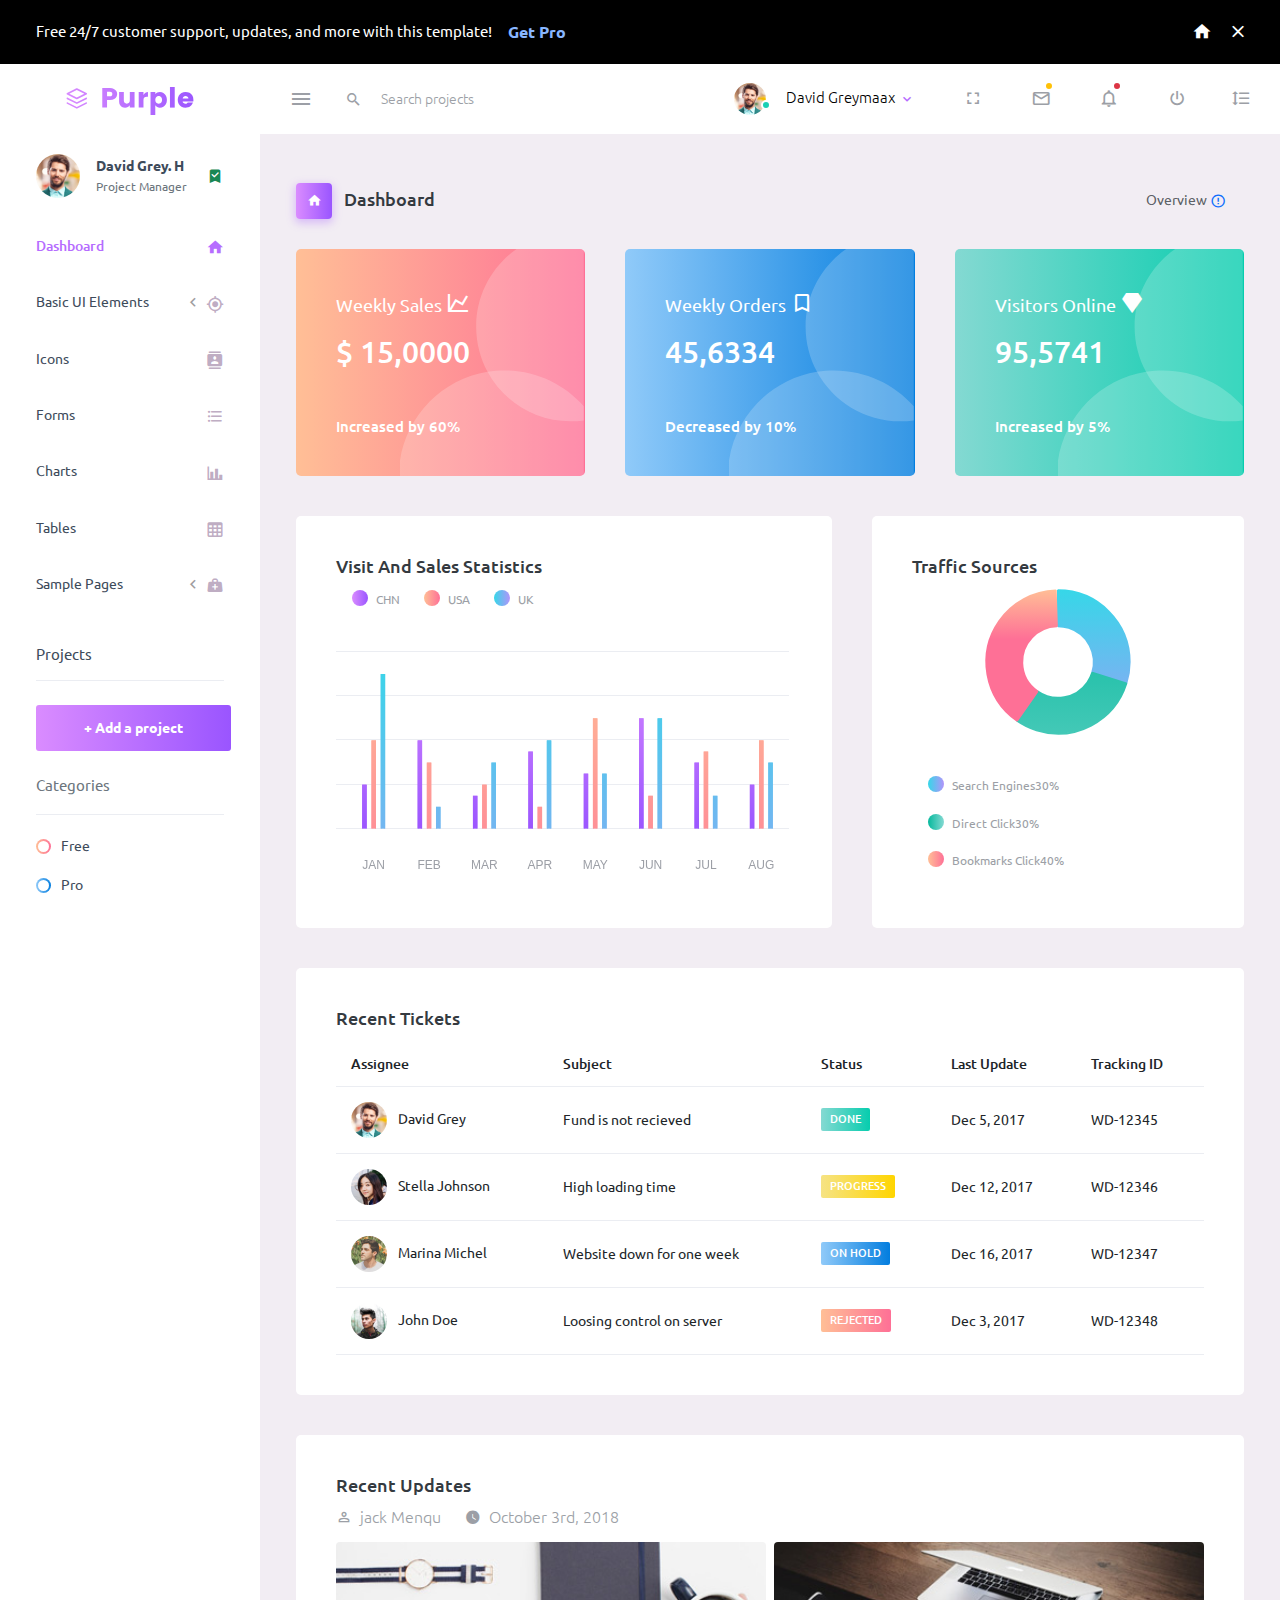
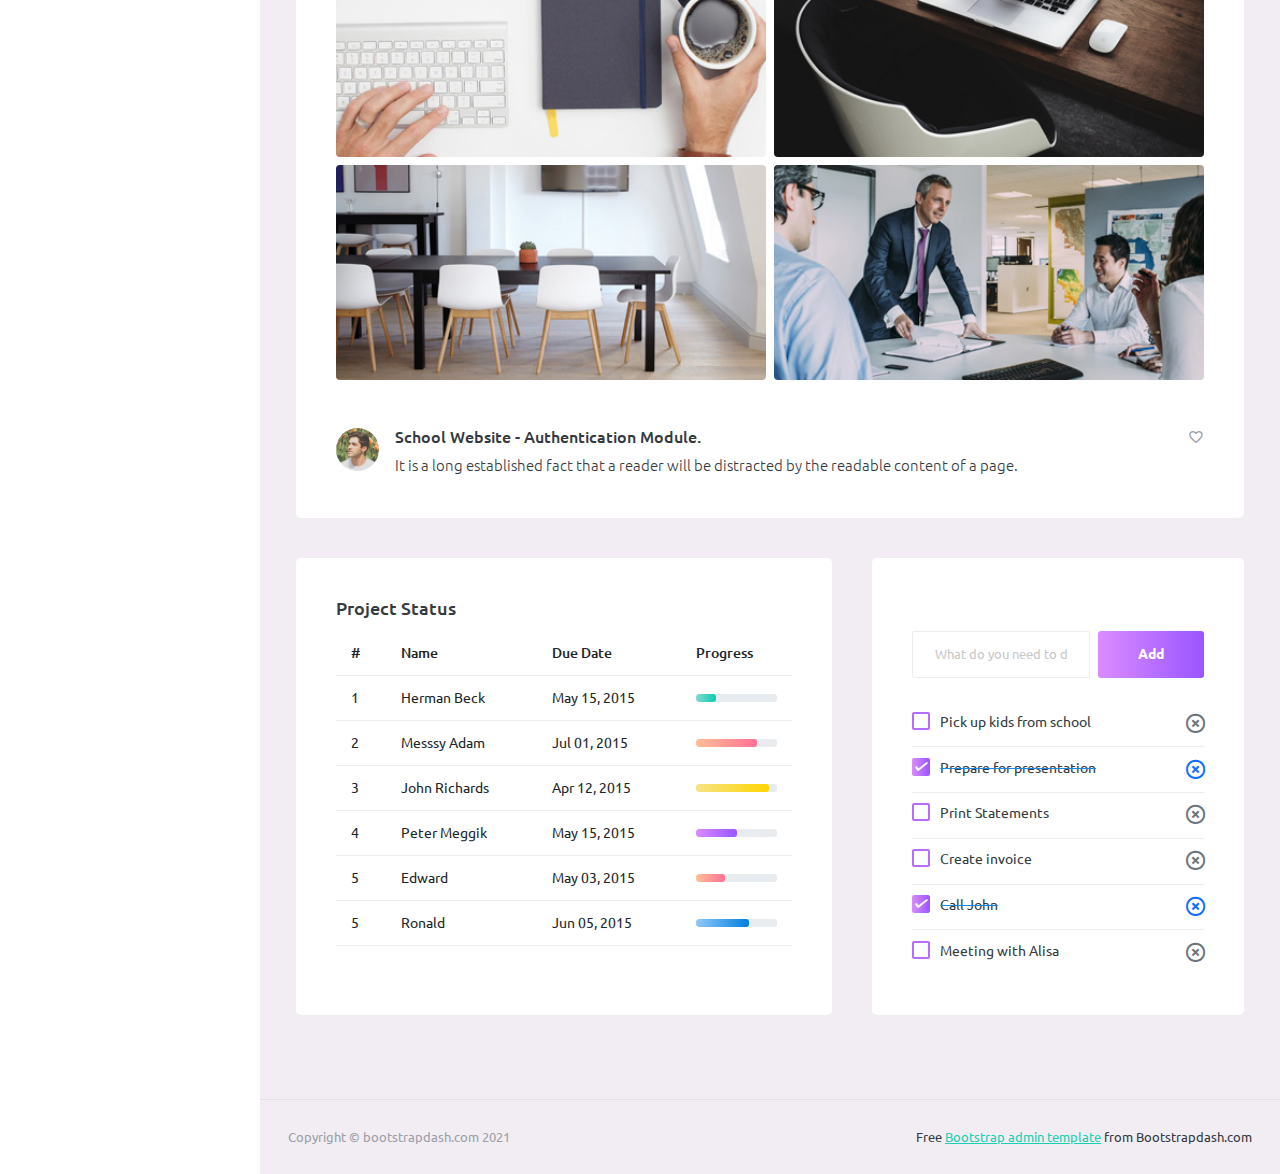
==== index.html @ 40219cb5 "no message" ====
<!DOCTYPE html>
<html lang="en">
  <head>
    <!-- Required meta tags -->
    <meta charset="utf-8">
    <meta name="viewport" content="width=device-width, initial-scale=1, shrink-to-fit=no">
    <title>Purple Admin</title>
    <!-- plugins:css -->
    <link rel="stylesheet" href="assets/vendors/mdi/css/materialdesignicons.min.css">
    <link rel="stylesheet" href="assets/vendors/css/vendor.bundle.base.css">
    <!-- endinject -->
    <!-- Plugin css for this page -->
    <!-- End plugin css for this page -->
    <!-- inject:css -->
    <!-- endinject -->
    <!-- Layout styles -->
    <link rel="stylesheet" href="assets/css/style.css">
    <!-- End layout styles -->
    <link rel="shortcut icon" href="assets/images/favicon.ico" />
  </head>
  <body>
    <div class="container-scroller">
      <div class="row p-0 m-0 proBanner" id="proBanner">
        <div class="col-md-12 p-0 m-0">
          <div class="card-body card-body-padding d-flex align-items-center justify-content-between">
            <div class="ps-lg-1">
              <div class="d-flex align-items-center justify-content-between">
                <p class="mb-0 font-weight-medium me-3 buy-now-text">Free 24/7 customer support, updates, and more with this template!</p>
                <a href="https://www.bootstrapdash.com/product/purple-bootstrap-admin-template/?utm_source=organic&utm_medium=banner&utm_campaign=buynow_demo" target="_blank" class="btn me-2 buy-now-btn border-0">Get Pro</a>
              </div>
            </div>
            <div class="d-flex align-items-center justify-content-between">
              <a href="https://www.bootstrapdash.com/product/purple-bootstrap-admin-template/"><i class="mdi mdi-home me-3 text-white"></i></a>
              <button id="bannerClose" class="btn border-0 p-0">
                <i class="mdi mdi-close text-white me-0"></i>
              </button>
            </div>
          </div>
        </div>
      </div>
      <!-- partial:partials/_navbar.html -->
      <nav class="navbar default-layout-navbar col-lg-12 col-12 p-0 fixed-top d-flex flex-row">
        <div class="text-center navbar-brand-wrapper d-flex align-items-center justify-content-center">
          <a class="navbar-brand brand-logo" href="index.html"><img src="assets/images/logo.svg" alt="logo" /></a>
          <a class="navbar-brand brand-logo-mini" href="index.html"><img src="assets/images/logo-mini.svg" alt="logo" /></a>
        </div>
        <div class="navbar-menu-wrapper d-flex align-items-stretch">
          <button class="navbar-toggler navbar-toggler align-self-center" type="button" data-toggle="minimize">
            <span class="mdi mdi-menu"></span>
          </button>
          <div class="search-field d-none d-md-block">
            <form class="d-flex align-items-center h-100" action="#">
              <div class="input-group">
                <div class="input-group-prepend bg-transparent">
                  <i class="input-group-text border-0 mdi mdi-magnify"></i>
                </div>
                <input type="text" class="form-control bg-transparent border-0" placeholder="Search projects">
              </div>
            </form>
          </div>
          <ul class="navbar-nav navbar-nav-right">
            <li class="nav-item nav-profile dropdown">
              <a class="nav-link dropdown-toggle" id="profileDropdown" href="#" data-bs-toggle="dropdown" aria-expanded="false">
                <div class="nav-profile-img">
                  <img src="assets/images/faces/face1.jpg" alt="image">
                  <span class="availability-status online"></span>
                </div>
                <div class="nav-profile-text">
                  <p class="mb-1 text-black">David Greymaax</p>
                </div>
              </a>
              <div class="dropdown-menu navbar-dropdown" aria-labelledby="profileDropdown">
                <a class="dropdown-item" href="#">
                  <i class="mdi mdi-cached me-2 text-success"></i> Activity Log </a>
                <div class="dropdown-divider"></div>
                <a class="dropdown-item" href="#">
                  <i class="mdi mdi-logout me-2 text-primary"></i> Signout </a>
              </div>
            </li>
            <li class="nav-item d-none d-lg-block full-screen-link">
              <a class="nav-link">
                <i class="mdi mdi-fullscreen" id="fullscreen-button"></i>
              </a>
            </li>
            <li class="nav-item dropdown">
              <a class="nav-link count-indicator dropdown-toggle" id="messageDropdown" href="#" data-bs-toggle="dropdown" aria-expanded="false">
                <i class="mdi mdi-email-outline"></i>
                <span class="count-symbol bg-warning"></span>
              </a>
              <div class="dropdown-menu dropdown-menu-right navbar-dropdown preview-list" aria-labelledby="messageDropdown">
                <h6 class="p-3 mb-0">Messages</h6>
                <div class="dropdown-divider"></div>
                <a class="dropdown-item preview-item">
                  <div class="preview-thumbnail">
                    <img src="assets/images/faces/face4.jpg" alt="image" class="profile-pic">
                  </div>
                  <div class="preview-item-content d-flex align-items-start flex-column justify-content-center">
                    <h6 class="preview-subject ellipsis mb-1 font-weight-normal">Mark send you a message</h6>
                    <p class="text-gray mb-0"> 1 Minutes ago </p>
                  </div>
                </a>
                <div class="dropdown-divider"></div>
                <a class="dropdown-item preview-item">
                  <div class="preview-thumbnail">
                    <img src="assets/images/faces/face2.jpg" alt="image" class="profile-pic">
                  </div>
                  <div class="preview-item-content d-flex align-items-start flex-column justify-content-center">
                    <h6 class="preview-subject ellipsis mb-1 font-weight-normal">Cregh send you a message</h6>
                    <p class="text-gray mb-0"> 15 Minutes ago </p>
                  </div>
                </a>
                <div class="dropdown-divider"></div>
                <a class="dropdown-item preview-item">
                  <div class="preview-thumbnail">
                    <img src="assets/images/faces/face3.jpg" alt="image" class="profile-pic">
                  </div>
                  <div class="preview-item-content d-flex align-items-start flex-column justify-content-center">
                    <h6 class="preview-subject ellipsis mb-1 font-weight-normal">Profile picture updated</h6>
                    <p class="text-gray mb-0"> 18 Minutes ago </p>
                  </div>
                </a>
                <div class="dropdown-divider"></div>
                <h6 class="p-3 mb-0 text-center">4 new messages</h6>
              </div>
            </li>
            <li class="nav-item dropdown">
              <a class="nav-link count-indicator dropdown-toggle" id="notificationDropdown" href="#" data-bs-toggle="dropdown">
                <i class="mdi mdi-bell-outline"></i>
                <span class="count-symbol bg-danger"></span>
              </a>
              <div class="dropdown-menu dropdown-menu-right navbar-dropdown preview-list" aria-labelledby="notificationDropdown">
                <h6 class="p-3 mb-0">Notifications</h6>
                <div class="dropdown-divider"></div>
                <a class="dropdown-item preview-item">
                  <div class="preview-thumbnail">
                    <div class="preview-icon bg-success">
                      <i class="mdi mdi-calendar"></i>
                    </div>
                  </div>
                  <div class="preview-item-content d-flex align-items-start flex-column justify-content-center">
                    <h6 class="preview-subject font-weight-normal mb-1">Event today</h6>
                    <p class="text-gray ellipsis mb-0"> Just a reminder that you have an event today </p>
                  </div>
                </a>
                <div class="dropdown-divider"></div>
                <a class="dropdown-item preview-item">
                  <div class="preview-thumbnail">
                    <div class="preview-icon bg-warning">
                      <i class="mdi mdi-settings"></i>
                    </div>
                  </div>
                  <div class="preview-item-content d-flex align-items-start flex-column justify-content-center">
                    <h6 class="preview-subject font-weight-normal mb-1">Settings</h6>
                    <p class="text-gray ellipsis mb-0"> Update dashboard </p>
                  </div>
                </a>
                <div class="dropdown-divider"></div>
                <a class="dropdown-item preview-item">
                  <div class="preview-thumbnail">
                    <div class="preview-icon bg-info">
                      <i class="mdi mdi-link-variant"></i>
                    </div>
                  </div>
                  <div class="preview-item-content d-flex align-items-start flex-column justify-content-center">
                    <h6 class="preview-subject font-weight-normal mb-1">Launch Admin</h6>
                    <p class="text-gray ellipsis mb-0"> New admin wow! </p>
                  </div>
                </a>
                <div class="dropdown-divider"></div>
                <h6 class="p-3 mb-0 text-center">See all notifications</h6>
              </div>
            </li>
            <li class="nav-item nav-logout d-none d-lg-block">
              <a class="nav-link" href="#">
                <i class="mdi mdi-power"></i>
              </a>
            </li>
            <li class="nav-item nav-settings d-none d-lg-block">
              <a class="nav-link" href="#">
                <i class="mdi mdi-format-line-spacing"></i>
              </a>
            </li>
          </ul>
          <button class="navbar-toggler navbar-toggler-right d-lg-none align-self-center" type="button" data-toggle="offcanvas">
            <span class="mdi mdi-menu"></span>
          </button>
        </div>
      </nav>
      <!-- partial -->
      <div class="container-fluid page-body-wrapper">
        <!-- partial:partials/_sidebar.html -->
        <nav class="sidebar sidebar-offcanvas" id="sidebar">
          <ul class="nav">
            <li class="nav-item nav-profile">
              <a href="#" class="nav-link">
                <div class="nav-profile-image">
                  <img src="assets/images/faces/face1.jpg" alt="profile">
                  <span class="login-status online"></span>
                  <!--change to offline or busy as needed-->
                </div>
                <div class="nav-profile-text d-flex flex-column">
                  <span class="font-weight-bold mb-2">David Grey. H</span>
                  <span class="text-secondary text-small">Project Manager</span>
                </div>
                <i class="mdi mdi-bookmark-check text-success nav-profile-badge"></i>
              </a>
            </li>
            <li class="nav-item">
              <a class="nav-link" href="index.html">
                <span class="menu-title">Dashboard</span>
                <i class="mdi mdi-home menu-icon"></i>
              </a>
            </li>
            <li class="nav-item">
              <a class="nav-link" data-bs-toggle="collapse" href="#ui-basic" aria-expanded="false" aria-controls="ui-basic">
                <span class="menu-title">Basic UI Elements</span>
                <i class="menu-arrow"></i>
                <i class="mdi mdi-crosshairs-gps menu-icon"></i>
              </a>
              <div class="collapse" id="ui-basic">
                <ul class="nav flex-column sub-menu">
                  <li class="nav-item"> <a class="nav-link" href="pages/ui-features/buttons.html">Buttons</a></li>
                  <li class="nav-item"> <a class="nav-link" href="pages/ui-features/typography.html">Typography</a></li>
                </ul>
              </div>
            </li>
            <li class="nav-item">
              <a class="nav-link" href="pages/icons/mdi.html">
                <span class="menu-title">Icons</span>
                <i class="mdi mdi-contacts menu-icon"></i>
              </a>
            </li>
            <li class="nav-item">
              <a class="nav-link" href="pages/forms/basic_elements.html">
                <span class="menu-title">Forms</span>
                <i class="mdi mdi-format-list-bulleted menu-icon"></i>
              </a>
            </li>
            <li class="nav-item">
              <a class="nav-link" href="pages/charts/chartjs.html">
                <span class="menu-title">Charts</span>
                <i class="mdi mdi-chart-bar menu-icon"></i>
              </a>
            </li>
            <li class="nav-item">
              <a class="nav-link" href="pages/tables/basic-table.html">
                <span class="menu-title">Tables</span>
                <i class="mdi mdi-table-large menu-icon"></i>
              </a>
            </li>
            <li class="nav-item">
              <a class="nav-link" data-bs-toggle="collapse" href="#general-pages" aria-expanded="false" aria-controls="general-pages">
                <span class="menu-title">Sample Pages</span>
                <i class="menu-arrow"></i>
                <i class="mdi mdi-medical-bag menu-icon"></i>
              </a>
              <div class="collapse" id="general-pages">
                <ul class="nav flex-column sub-menu">
                  <li class="nav-item"> <a class="nav-link" href="pages/samples/blank-page.html"> Blank Page </a></li>
                  <li class="nav-item"> <a class="nav-link" href="pages/samples/login.html"> Login </a></li>
                  <li class="nav-item"> <a class="nav-link" href="pages/samples/register.html"> Register </a></li>
                  <li class="nav-item"> <a class="nav-link" href="pages/samples/error-404.html"> 404 </a></li>
                  <li class="nav-item"> <a class="nav-link" href="pages/samples/error-500.html"> 500 </a></li>
                </ul>
              </div>
            </li>
            <li class="nav-item sidebar-actions">
              <span class="nav-link">
                <div class="border-bottom">
                  <h6 class="font-weight-normal mb-3">Projects</h6>
                </div>
                <button class="btn btn-block btn-lg btn-gradient-primary mt-4">+ Add a project</button>
                <div class="mt-4">
                  <div class="border-bottom">
                    <p class="text-secondary">Categories</p>
                  </div>
                  <ul class="gradient-bullet-list mt-4">
                    <li>Free</li>
                    <li>Pro</li>
                  </ul>
                </div>
              </span>
            </li>
          </ul>
        </nav>
        <!-- partial -->
        <div class="main-panel">
          <div class="content-wrapper">
            <div class="page-header">
              <h3 class="page-title">
                <span class="page-title-icon bg-gradient-primary text-white me-2">
                  <i class="mdi mdi-home"></i>
                </span> Dashboard
              </h3>
              <nav aria-label="breadcrumb">
                <ul class="breadcrumb">
                  <li class="breadcrumb-item active" aria-current="page">
                    <span></span>Overview <i class="mdi mdi-alert-circle-outline icon-sm text-primary align-middle"></i>
                  </li>
                </ul>
              </nav>
            </div>
            <div class="row">
              <div class="col-md-4 stretch-card grid-margin">
                <div class="card bg-gradient-danger card-img-holder text-white">
                  <div class="card-body">
                    <img src="assets/images/dashboard/circle.svg" class="card-img-absolute" alt="circle-image" />
                    <h4 class="font-weight-normal mb-3">Weekly Sales <i class="mdi mdi-chart-line mdi-24px float-right"></i>
                    </h4>
                    <h2 class="mb-5">$ 15,0000</h2>
                    <h6 class="card-text">Increased by 60%</h6>
                  </div>
                </div>
              </div>
              <div class="col-md-4 stretch-card grid-margin">
                <div class="card bg-gradient-info card-img-holder text-white">
                  <div class="card-body">
                    <img src="assets/images/dashboard/circle.svg" class="card-img-absolute" alt="circle-image" />
                    <h4 class="font-weight-normal mb-3">Weekly Orders <i class="mdi mdi-bookmark-outline mdi-24px float-right"></i>
                    </h4>
                    <h2 class="mb-5">45,6334</h2>
                    <h6 class="card-text">Decreased by 10%</h6>
                  </div>
                </div>
              </div>
              <div class="col-md-4 stretch-card grid-margin">
                <div class="card bg-gradient-success card-img-holder text-white">
                  <div class="card-body">
                    <img src="assets/images/dashboard/circle.svg" class="card-img-absolute" alt="circle-image" />
                    <h4 class="font-weight-normal mb-3">Visitors Online <i class="mdi mdi-diamond mdi-24px float-right"></i>
                    </h4>
                    <h2 class="mb-5">95,5741</h2>
                    <h6 class="card-text">Increased by 5%</h6>
                  </div>
                </div>
              </div>
            </div>
            <div class="row">
              <div class="col-md-7 grid-margin stretch-card">
                <div class="card">
                  <div class="card-body">
                    <div class="clearfix">
                      <h4 class="card-title float-left">Visit And Sales Statistics</h4>
                      <div id="visit-sale-chart-legend" class="rounded-legend legend-horizontal legend-top-right float-right"></div>
                    </div>
                    <canvas id="visit-sale-chart" class="mt-4"></canvas>
                  </div>
                </div>
              </div>
              <div class="col-md-5 grid-margin stretch-card">
                <div class="card">
                  <div class="card-body">
                    <h4 class="card-title">Traffic Sources</h4>
                    <canvas id="traffic-chart"></canvas>
                    <div id="traffic-chart-legend" class="rounded-legend legend-vertical legend-bottom-left pt-4"></div>
                  </div>
                </div>
              </div>
            </div>
            <div class="row">
              <div class="col-12 grid-margin">
                <div class="card">
                  <div class="card-body">
                    <h4 class="card-title">Recent Tickets</h4>
                    <div class="table-responsive">
                      <table class="table">
                        <thead>
                          <tr>
                            <th> Assignee </th>
                            <th> Subject </th>
                            <th> Status </th>
                            <th> Last Update </th>
                            <th> Tracking ID </th>
                          </tr>
                        </thead>
                        <tbody>
                          <tr>
                            <td>
                              <img src="assets/images/faces/face1.jpg" class="me-2" alt="image"> David Grey
                            </td>
                            <td> Fund is not recieved </td>
                            <td>
                              <label class="badge badge-gradient-success">DONE</label>
                            </td>
                            <td> Dec 5, 2017 </td>
                            <td> WD-12345 </td>
                          </tr>
                          <tr>
                            <td>
                              <img src="assets/images/faces/face2.jpg" class="me-2" alt="image"> Stella Johnson
                            </td>
                            <td> High loading time </td>
                            <td>
                              <label class="badge badge-gradient-warning">PROGRESS</label>
                            </td>
                            <td> Dec 12, 2017 </td>
                            <td> WD-12346 </td>
                          </tr>
                          <tr>
                            <td>
                              <img src="assets/images/faces/face3.jpg" class="me-2" alt="image"> Marina Michel
                            </td>
                            <td> Website down for one week </td>
                            <td>
                              <label class="badge badge-gradient-info">ON HOLD</label>
                            </td>
                            <td> Dec 16, 2017 </td>
                            <td> WD-12347 </td>
                          </tr>
                          <tr>
                            <td>
                              <img src="assets/images/faces/face4.jpg" class="me-2" alt="image"> John Doe
                            </td>
                            <td> Loosing control on server </td>
                            <td>
                              <label class="badge badge-gradient-danger">REJECTED</label>
                            </td>
                            <td> Dec 3, 2017 </td>
                            <td> WD-12348 </td>
                          </tr>
                        </tbody>
                      </table>
                    </div>
                  </div>
                </div>
              </div>
            </div>
            <div class="row">
              <div class="col-12 grid-margin stretch-card">
                <div class="card">
                  <div class="card-body">
                    <h4 class="card-title">Recent Updates</h4>
                    <div class="d-flex">
                      <div class="d-flex align-items-center me-4 text-muted font-weight-light">
                        <i class="mdi mdi-account-outline icon-sm me-2"></i>
                        <span>jack Menqu</span>
                      </div>
                      <div class="d-flex align-items-center text-muted font-weight-light">
                        <i class="mdi mdi-clock icon-sm me-2"></i>
                        <span>October 3rd, 2018</span>
                      </div>
                    </div>
                    <div class="row mt-3">
                      <div class="col-6 pe-1">
                        <img src="assets/images/dashboard/img_1.jpg" class="mb-2 mw-100 w-100 rounded" alt="image">
                        <img src="assets/images/dashboard/img_4.jpg" class="mw-100 w-100 rounded" alt="image">
                      </div>
                      <div class="col-6 ps-1">
                        <img src="assets/images/dashboard/img_2.jpg" class="mb-2 mw-100 w-100 rounded" alt="image">
                        <img src="assets/images/dashboard/img_3.jpg" class="mw-100 w-100 rounded" alt="image">
                      </div>
                    </div>
                    <div class="d-flex mt-5 align-items-top">
                      <img src="assets/images/faces/face3.jpg" class="img-sm rounded-circle me-3" alt="image">
                      <div class="mb-0 flex-grow">
                        <h5 class="me-2 mb-2">School Website - Authentication Module.</h5>
                        <p class="mb-0 font-weight-light">It is a long established fact that a reader will be distracted by the readable content of a page.</p>
                      </div>
                      <div class="ms-auto">
                        <i class="mdi mdi-heart-outline text-muted"></i>
                      </div>
                    </div>
                  </div>
                </div>
              </div>
            </div>
            <div class="row">
              <div class="col-md-7 grid-margin stretch-card">
                <div class="card">
                  <div class="card-body">
                    <h4 class="card-title">Project Status</h4>
                    <div class="table-responsive">
                      <table class="table">
                        <thead>
                          <tr>
                            <th> # </th>
                            <th> Name </th>
                            <th> Due Date </th>
                            <th> Progress </th>
                          </tr>
                        </thead>
                        <tbody>
                          <tr>
                            <td> 1 </td>
                            <td> Herman Beck </td>
                            <td> May 15, 2015 </td>
                            <td>
                              <div class="progress">
                                <div class="progress-bar bg-gradient-success" role="progressbar" style="width: 25%" aria-valuenow="25" aria-valuemin="0" aria-valuemax="100"></div>
                              </div>
                            </td>
                          </tr>
                          <tr>
                            <td> 2 </td>
                            <td> Messsy Adam </td>
                            <td> Jul 01, 2015 </td>
                            <td>
                              <div class="progress">
                                <div class="progress-bar bg-gradient-danger" role="progressbar" style="width: 75%" aria-valuenow="75" aria-valuemin="0" aria-valuemax="100"></div>
                              </div>
                            </td>
                          </tr>
                          <tr>
                            <td> 3 </td>
                            <td> John Richards </td>
                            <td> Apr 12, 2015 </td>
                            <td>
                              <div class="progress">
                                <div class="progress-bar bg-gradient-warning" role="progressbar" style="width: 90%" aria-valuenow="90" aria-valuemin="0" aria-valuemax="100"></div>
                              </div>
                            </td>
                          </tr>
                          <tr>
                            <td> 4 </td>
                            <td> Peter Meggik </td>
                            <td> May 15, 2015 </td>
                            <td>
                              <div class="progress">
                                <div class="progress-bar bg-gradient-primary" role="progressbar" style="width: 50%" aria-valuenow="50" aria-valuemin="0" aria-valuemax="100"></div>
                              </div>
                            </td>
                          </tr>
                          <tr>
                            <td> 5 </td>
                            <td> Edward </td>
                            <td> May 03, 2015 </td>
                            <td>
                              <div class="progress">
                                <div class="progress-bar bg-gradient-danger" role="progressbar" style="width: 35%" aria-valuenow="35" aria-valuemin="0" aria-valuemax="100"></div>
                              </div>
                            </td>
                          </tr>
                          <tr>
                            <td> 5 </td>
                            <td> Ronald </td>
                            <td> Jun 05, 2015 </td>
                            <td>
                              <div class="progress">
                                <div class="progress-bar bg-gradient-info" role="progressbar" style="width: 65%" aria-valuenow="65" aria-valuemin="0" aria-valuemax="100"></div>
                              </div>
                            </td>
                          </tr>
                        </tbody>
                      </table>
                    </div>
                  </div>
                </div>
              </div>
              <div class="col-md-5 grid-margin stretch-card">
                <div class="card">
                  <div class="card-body">
                    <h4 class="card-title text-white">Todo</h4>
                    <div class="add-items d-flex">
                      <input type="text" class="form-control todo-list-input" placeholder="What do you need to do today?">
                      <button class="add btn btn-gradient-primary font-weight-bold todo-list-add-btn" id="add-task">Add</button>
                    </div>
                    <div class="list-wrapper">
                      <ul class="d-flex flex-column-reverse todo-list todo-list-custom">
                        <li>
                          <div class="form-check">
                            <label class="form-check-label">
                              <input class="checkbox" type="checkbox"> Meeting with Alisa </label>
                          </div>
                          <i class="remove mdi mdi-close-circle-outline"></i>
                        </li>
                        <li class="completed">
                          <div class="form-check">
                            <label class="form-check-label">
                              <input class="checkbox" type="checkbox" checked> Call John </label>
                          </div>
                          <i class="remove mdi mdi-close-circle-outline"></i>
                        </li>
                        <li>
                          <div class="form-check">
                            <label class="form-check-label">
                              <input class="checkbox" type="checkbox"> Create invoice </label>
                          </div>
                          <i class="remove mdi mdi-close-circle-outline"></i>
                        </li>
                        <li>
                          <div class="form-check">
                            <label class="form-check-label">
                              <input class="checkbox" type="checkbox"> Print Statements </label>
                          </div>
                          <i class="remove mdi mdi-close-circle-outline"></i>
                        </li>
                        <li class="completed">
                          <div class="form-check">
                            <label class="form-check-label">
                              <input class="checkbox" type="checkbox" checked> Prepare for presentation </label>
                          </div>
                          <i class="remove mdi mdi-close-circle-outline"></i>
                        </li>
                        <li>
                          <div class="form-check">
                            <label class="form-check-label">
                              <input class="checkbox" type="checkbox"> Pick up kids from school </label>
                          </div>
                          <i class="remove mdi mdi-close-circle-outline"></i>
                        </li>
                      </ul>
                    </div>
                  </div>
                </div>
              </div>
            </div>
          </div>
          <!-- content-wrapper ends -->
          <!-- partial:partials/_footer.html -->
          <footer class="footer">
            <div class="container-fluid d-flex justify-content-between">
              <span class="text-muted d-block text-center text-sm-start d-sm-inline-block">Copyright © bootstrapdash.com 2021</span>
              <span class="float-none float-sm-end mt-1 mt-sm-0 text-end"> Free <a href="https://www.bootstrapdash.com/bootstrap-admin-template/" target="_blank">Bootstrap admin template</a> from Bootstrapdash.com</span>
            </div>
          </footer>
          <!-- partial -->
        </div>
        <!-- main-panel ends -->
      </div>
      <!-- page-body-wrapper ends -->
    </div>
    <!-- container-scroller -->
    <!-- plugins:js -->
    <script src="assets/vendors/js/vendor.bundle.base.js"></script>
    <!-- endinject -->
    <!-- Plugin js for this page -->
    <script src="assets/vendors/chart.js/Chart.min.js"></script>
    <script src="assets/js/jquery.cookie.js" type="text/javascript"></script>
    <!-- End plugin js for this page -->
    <!-- inject:js -->
    <script src="assets/js/off-canvas.js"></script>
    <script src="assets/js/hoverable-collapse.js"></script>
    <script src="assets/js/misc.js"></script>
    <!-- endinject -->
    <!-- Custom js for this page -->
    <script src="assets/js/dashboard.js"></script>
    <script src="assets/js/todolist.js"></script>
    <!-- End custom js for this page -->
  </body>
</html>
---- assets/vendors/css/vendor.bundle.base.css ----
/*
 * Container style
 */
.ps {
  overflow: hidden !important;
  overflow-anchor: none;
  -ms-overflow-style: none;
  touch-action: auto;
  -ms-touch-action: auto;
}

/*
 * Scrollbar rail styles
 */
.ps__rail-x {
  display: none;
  opacity: 0;
  transition: background-color .2s linear, opacity .2s linear;
  -webkit-transition: background-color .2s linear, opacity .2s linear;
  height: 15px;
  /* there must be 'bottom' or 'top' for ps__rail-x */
  bottom: 0px;
  /* please don't change 'position' */
  position: absolute;
}

.ps__rail-y {
  display: none;
  opacity: 0;
  transition: background-color .2s linear, opacity .2s linear;
  -webkit-transition: background-color .2s linear, opacity .2s linear;
  width: 15px;
  /* there must be 'right' or 'left' for ps__rail-y */
  right: 0;
  /* please don't change 'position' */
  position: absolute;
}

.ps--active-x > .ps__rail-x,
.ps--active-y > .ps__rail-y {
  display: block;
  background-color: transparent;
}

.ps:hover > .ps__rail-x,
.ps:hover > .ps__rail-y,
.ps--focus > .ps__rail-x,
.ps--focus > .ps__rail-y,
.ps--scrolling-x > .ps__rail-x,
.ps--scrolling-y > .ps__rail-y {
  opacity: 0.6;
}

.ps .ps__rail-x:hover,
.ps .ps__rail-y:hover,
.ps .ps__rail-x:focus,
.ps .ps__rail-y:focus,
.ps .ps__rail-x.ps--clicking,
.ps .ps__rail-y.ps--clicking {
  background-color: #eee;
  opacity: 0.9;
}

/*
 * Scrollbar thumb styles
 */
.ps__thumb-x {
  background-color: #aaa;
  border-radius: 6px;
  transition: background-color .2s linear, height .2s ease-in-out;
  -webkit-transition: background-color .2s linear, height .2s ease-in-out;
  height: 6px;
  /* there must be 'bottom' for ps__thumb-x */
  bottom: 2px;
  /* please don't change 'position' */
  position: absolute;
}

.ps__thumb-y {
  background-color: #aaa;
  border-radius: 6px;
  transition: background-color .2s linear, width .2s ease-in-out;
  -webkit-transition: background-color .2s linear, width .2s ease-in-out;
  width: 6px;
  /* there must be 'right' for ps__thumb-y */
  right: 2px;
  /* please don't change 'position' */
  position: absolute;
}

.ps__rail-x:hover > .ps__thumb-x,
.ps__rail-x:focus > .ps__thumb-x,
.ps__rail-x.ps--clicking .ps__thumb-x {
  background-color: #999;
  height: 11px;
}

.ps__rail-y:hover > .ps__thumb-y,
.ps__rail-y:focus > .ps__thumb-y,
.ps__rail-y.ps--clicking .ps__thumb-y {
  background-color: #999;
  width: 11px;
}

/* MS supports */
@supports (-ms-overflow-style: none) {
  .ps {
    overflow: auto !important;
  }
}

@media screen and (-ms-high-contrast: active), (-ms-high-contrast: none) {
  .ps {
    overflow: auto !important;
  }
}
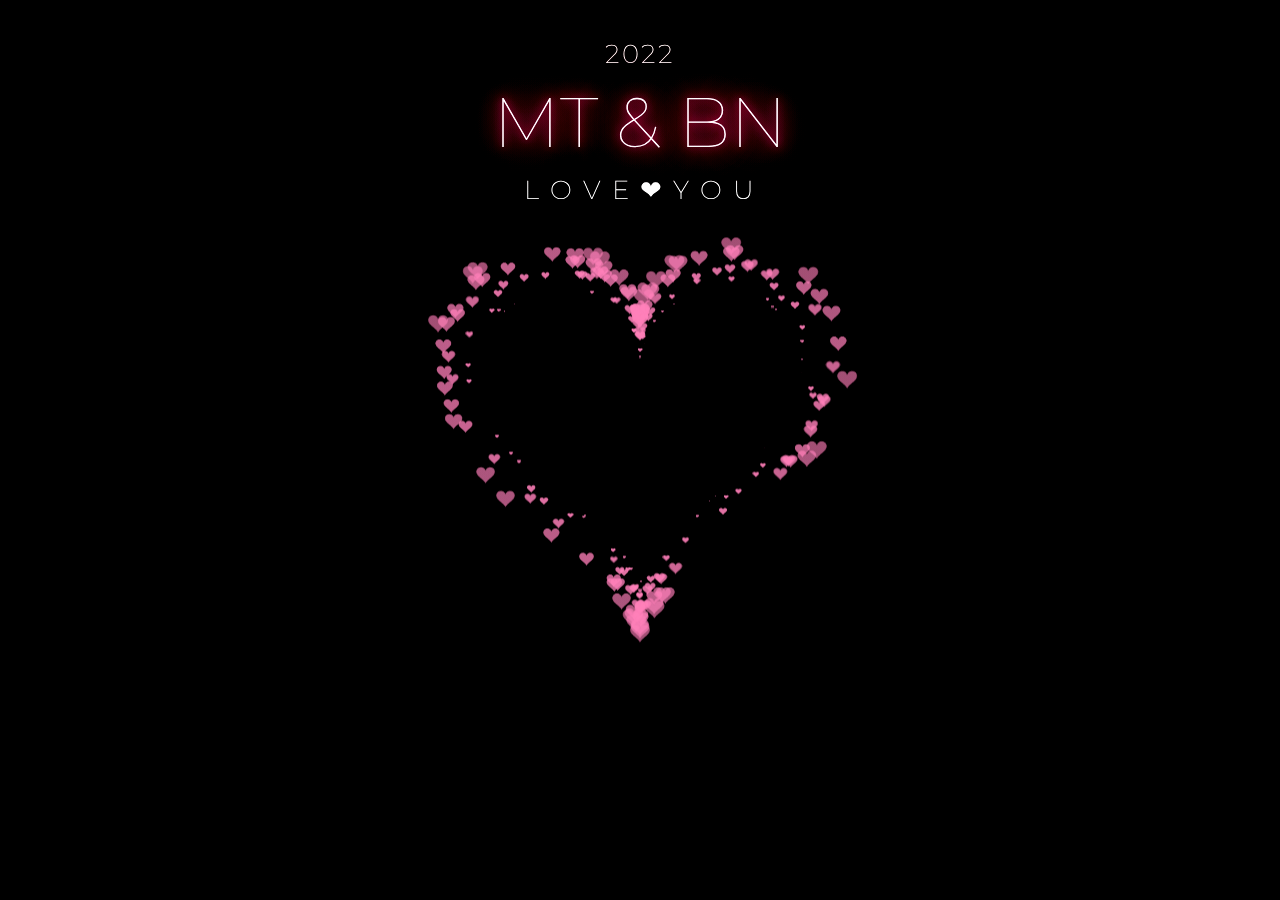
==== commit 5f513df9: "no message" ====
--- a/index.html
+++ b/index.html
@@ -1,640 +1,37 @@
 <!DOCTYPE html>
-<html lang="en">
+<html>
   <head>
-    <!-- Required meta tags -->
     <meta charset="utf-8">
-    <meta name="viewport" content="width=device-width, initial-scale=1, shrink-to-fit=no">
-    <title>Purple Admin</title>
-    <!-- plugins:css -->
-    <link rel="stylesheet" href="assets/vendors/mdi/css/materialdesignicons.min.css">
-    <link rel="stylesheet" href="assets/vendors/css/vendor.bundle.base.css">
-    <!-- endinject -->
-    <!-- Plugin css for this page -->
-    <!-- End plugin css for this page -->
-    <!-- inject:css -->
-    <!-- endinject -->
-    <!-- Layout styles -->
-    <link rel="stylesheet" href="assets/css/style.css">
-    <!-- End layout styles -->
-    <link rel="shortcut icon" href="assets/images/favicon.ico" />
+    <link rel="preconnect" href="https://fonts.googleapis.com">
+    <link rel="preconnect" href="https://fonts.gstatic.com" crossorigin>
+    <link href="https://fonts.googleapis.com/css2?family=Montserrat:wght@200;300;400;600&display=swap" rel="stylesheet">
+    <link href="css/main.css" rel="stylesheet">
   </head>
+
   <body>
-    <div class="container-scroller">
-      <div class="row p-0 m-0 proBanner" id="proBanner">
-        <div class="col-md-12 p-0 m-0">
-          <div class="card-body card-body-padding d-flex align-items-center justify-content-between">
-            <div class="ps-lg-1">
-              <div class="d-flex align-items-center justify-content-between">
-                <p class="mb-0 font-weight-medium me-3 buy-now-text">Free 24/7 customer support, updates, and more with this template!</p>
-                <a href="https://www.bootstrapdash.com/product/purple-bootstrap-admin-template/?utm_source=organic&utm_medium=banner&utm_campaign=buynow_demo" target="_blank" class="btn me-2 buy-now-btn border-0">Get Pro</a>
-              </div>
-            </div>
-            <div class="d-flex align-items-center justify-content-between">
-              <a href="https://www.bootstrapdash.com/product/purple-bootstrap-admin-template/"><i class="mdi mdi-home me-3 text-white"></i></a>
-              <button id="bannerClose" class="btn border-0 p-0">
-                <i class="mdi mdi-close text-white me-0"></i>
-              </button>
-            </div>
-          </div>
-        </div>
+    <!-- <audio autoplay="autopaly">
+      <source src="renxi.mp3" type="audio/mp3" />
+    </audio> -->
+    <!-- 星空html -->
+    <!-- <div> -->
+    <div class="container2">
+      <div class="content">
+        <canvas id="universe"></canvas>
       </div>
-      <!-- partial:partials/_navbar.html -->
-      <nav class="navbar default-layout-navbar col-lg-12 col-12 p-0 fixed-top d-flex flex-row">
-        <div class="text-center navbar-brand-wrapper d-flex align-items-center justify-content-center">
-          <a class="navbar-brand brand-logo" href="index.html"><img src="assets/images/logo.svg" alt="logo" /></a>
-          <a class="navbar-brand brand-logo-mini" href="index.html"><img src="assets/images/logo-mini.svg" alt="logo" /></a>
-        </div>
-        <div class="navbar-menu-wrapper d-flex align-items-stretch">
-          <button class="navbar-toggler navbar-toggler align-self-center" type="button" data-toggle="minimize">
-            <span class="mdi mdi-menu"></span>
-          </button>
-          <div class="search-field d-none d-md-block">
-            <form class="d-flex align-items-center h-100" action="#">
-              <div class="input-group">
-                <div class="input-group-prepend bg-transparent">
-                  <i class="input-group-text border-0 mdi mdi-magnify"></i>
-                </div>
-                <input type="text" class="form-control bg-transparent border-0" placeholder="Search projects">
-              </div>
-            </form>
-          </div>
-          <ul class="navbar-nav navbar-nav-right">
-            <li class="nav-item nav-profile dropdown">
-              <a class="nav-link dropdown-toggle" id="profileDropdown" href="#" data-bs-toggle="dropdown" aria-expanded="false">
-                <div class="nav-profile-img">
-                  <img src="assets/images/faces/face1.jpg" alt="image">
-                  <span class="availability-status online"></span>
-                </div>
-                <div class="nav-profile-text">
-                  <p class="mb-1 text-black">David Greymaax</p>
-                </div>
-              </a>
-              <div class="dropdown-menu navbar-dropdown" aria-labelledby="profileDropdown">
-                <a class="dropdown-item" href="#">
-                  <i class="mdi mdi-cached me-2 text-success"></i> Activity Log </a>
-                <div class="dropdown-divider"></div>
-                <a class="dropdown-item" href="#">
-                  <i class="mdi mdi-logout me-2 text-primary"></i> Signout </a>
-              </div>
-            </li>
-            <li class="nav-item d-none d-lg-block full-screen-link">
-              <a class="nav-link">
-                <i class="mdi mdi-fullscreen" id="fullscreen-button"></i>
-              </a>
-            </li>
-            <li class="nav-item dropdown">
-              <a class="nav-link count-indicator dropdown-toggle" id="messageDropdown" href="#" data-bs-toggle="dropdown" aria-expanded="false">
-                <i class="mdi mdi-email-outline"></i>
-                <span class="count-symbol bg-warning"></span>
-              </a>
-              <div class="dropdown-menu dropdown-menu-right navbar-dropdown preview-list" aria-labelledby="messageDropdown">
-                <h6 class="p-3 mb-0">Messages</h6>
-                <div class="dropdown-divider"></div>
-                <a class="dropdown-item preview-item">
-                  <div class="preview-thumbnail">
-                    <img src="assets/images/faces/face4.jpg" alt="image" class="profile-pic">
-                  </div>
-                  <div class="preview-item-content d-flex align-items-start flex-column justify-content-center">
-                    <h6 class="preview-subject ellipsis mb-1 font-weight-normal">Mark send you a message</h6>
-                    <p class="text-gray mb-0"> 1 Minutes ago </p>
-                  </div>
-                </a>
-                <div class="dropdown-divider"></div>
-                <a class="dropdown-item preview-item">
-                  <div class="preview-thumbnail">
-                    <img src="assets/images/faces/face2.jpg" alt="image" class="profile-pic">
-                  </div>
-                  <div class="preview-item-content d-flex align-items-start flex-column justify-content-center">
-                    <h6 class="preview-subject ellipsis mb-1 font-weight-normal">Cregh send you a message</h6>
-                    <p class="text-gray mb-0"> 15 Minutes ago </p>
-                  </div>
-                </a>
-                <div class="dropdown-divider"></div>
-                <a class="dropdown-item preview-item">
-                  <div class="preview-thumbnail">
-                    <img src="assets/images/faces/face3.jpg" alt="image" class="profile-pic">
-                  </div>
-                  <div class="preview-item-content d-flex align-items-start flex-column justify-content-center">
-                    <h6 class="preview-subject ellipsis mb-1 font-weight-normal">Profile picture updated</h6>
-                    <p class="text-gray mb-0"> 18 Minutes ago </p>
-                  </div>
-                </a>
-                <div class="dropdown-divider"></div>
-                <h6 class="p-3 mb-0 text-center">4 new messages</h6>
-              </div>
-            </li>
-            <li class="nav-item dropdown">
-              <a class="nav-link count-indicator dropdown-toggle" id="notificationDropdown" href="#" data-bs-toggle="dropdown">
-                <i class="mdi mdi-bell-outline"></i>
-                <span class="count-symbol bg-danger"></span>
-              </a>
-              <div class="dropdown-menu dropdown-menu-right navbar-dropdown preview-list" aria-labelledby="notificationDropdown">
-                <h6 class="p-3 mb-0">Notifications</h6>
-                <div class="dropdown-divider"></div>
-                <a class="dropdown-item preview-item">
-                  <div class="preview-thumbnail">
-                    <div class="preview-icon bg-success">
-                      <i class="mdi mdi-calendar"></i>
-                    </div>
-                  </div>
-                  <div class="preview-item-content d-flex align-items-start flex-column justify-content-center">
-                    <h6 class="preview-subject font-weight-normal mb-1">Event today</h6>
-                    <p class="text-gray ellipsis mb-0"> Just a reminder that you have an event today </p>
-                  </div>
-                </a>
-                <div class="dropdown-divider"></div>
-                <a class="dropdown-item preview-item">
-                  <div class="preview-thumbnail">
-                    <div class="preview-icon bg-warning">
-                      <i class="mdi mdi-settings"></i>
-                    </div>
-                  </div>
-                  <div class="preview-item-content d-flex align-items-start flex-column justify-content-center">
-                    <h6 class="preview-subject font-weight-normal mb-1">Settings</h6>
-                    <p class="text-gray ellipsis mb-0"> Update dashboard </p>
-                  </div>
-                </a>
-                <div class="dropdown-divider"></div>
-                <a class="dropdown-item preview-item">
-                  <div class="preview-thumbnail">
-                    <div class="preview-icon bg-info">
-                      <i class="mdi mdi-link-variant"></i>
-                    </div>
-                  </div>
-                  <div class="preview-item-content d-flex align-items-start flex-column justify-content-center">
-                    <h6 class="preview-subject font-weight-normal mb-1">Launch Admin</h6>
-                    <p class="text-gray ellipsis mb-0"> New admin wow! </p>
-                  </div>
-                </a>
-                <div class="dropdown-divider"></div>
-                <h6 class="p-3 mb-0 text-center">See all notifications</h6>
-              </div>
-            </li>
-            <li class="nav-item nav-logout d-none d-lg-block">
-              <a class="nav-link" href="#">
-                <i class="mdi mdi-power"></i>
-              </a>
-            </li>
-            <li class="nav-item nav-settings d-none d-lg-block">
-              <a class="nav-link" href="#">
-                <i class="mdi mdi-format-line-spacing"></i>
-              </a>
-            </li>
-          </ul>
-          <button class="navbar-toggler navbar-toggler-right d-lg-none align-self-center" type="button" data-toggle="offcanvas">
-            <span class="mdi mdi-menu"></span>
-          </button>
-        </div>
-      </nav>
-      <!-- partial -->
-      <div class="container-fluid page-body-wrapper">
-        <!-- partial:partials/_sidebar.html -->
-        <nav class="sidebar sidebar-offcanvas" id="sidebar">
-          <ul class="nav">
-            <li class="nav-item nav-profile">
-              <a href="#" class="nav-link">
-                <div class="nav-profile-image">
-                  <img src="assets/images/faces/face1.jpg" alt="profile">
-                  <span class="login-status online"></span>
-                  <!--change to offline or busy as needed-->
-                </div>
-                <div class="nav-profile-text d-flex flex-column">
-                  <span class="font-weight-bold mb-2">David Grey. H</span>
-                  <span class="text-secondary text-small">Project Manager</span>
-                </div>
-                <i class="mdi mdi-bookmark-check text-success nav-profile-badge"></i>
-              </a>
-            </li>
-            <li class="nav-item">
-              <a class="nav-link" href="index.html">
-                <span class="menu-title">Dashboard</span>
-                <i class="mdi mdi-home menu-icon"></i>
-              </a>
-            </li>
-            <li class="nav-item">
-              <a class="nav-link" data-bs-toggle="collapse" href="#ui-basic" aria-expanded="false" aria-controls="ui-basic">
-                <span class="menu-title">Basic UI Elements</span>
-                <i class="menu-arrow"></i>
-                <i class="mdi mdi-crosshairs-gps menu-icon"></i>
-              </a>
-              <div class="collapse" id="ui-basic">
-                <ul class="nav flex-column sub-menu">
-                  <li class="nav-item"> <a class="nav-link" href="pages/ui-features/buttons.html">Buttons</a></li>
-                  <li class="nav-item"> <a class="nav-link" href="pages/ui-features/typography.html">Typography</a></li>
-                </ul>
-              </div>
-            </li>
-            <li class="nav-item">
-              <a class="nav-link" href="pages/icons/mdi.html">
-                <span class="menu-title">Icons</span>
-                <i class="mdi mdi-contacts menu-icon"></i>
-              </a>
-            </li>
-            <li class="nav-item">
-              <a class="nav-link" href="pages/forms/basic_elements.html">
-                <span class="menu-title">Forms</span>
-                <i class="mdi mdi-format-list-bulleted menu-icon"></i>
-              </a>
-            </li>
-            <li class="nav-item">
-              <a class="nav-link" href="pages/charts/chartjs.html">
-                <span class="menu-title">Charts</span>
-                <i class="mdi mdi-chart-bar menu-icon"></i>
-              </a>
-            </li>
-            <li class="nav-item">
-              <a class="nav-link" href="pages/tables/basic-table.html">
-                <span class="menu-title">Tables</span>
-                <i class="mdi mdi-table-large menu-icon"></i>
-              </a>
-            </li>
-            <li class="nav-item">
-              <a class="nav-link" data-bs-toggle="collapse" href="#general-pages" aria-expanded="false" aria-controls="general-pages">
-                <span class="menu-title">Sample Pages</span>
-                <i class="menu-arrow"></i>
-                <i class="mdi mdi-medical-bag menu-icon"></i>
-              </a>
-              <div class="collapse" id="general-pages">
-                <ul class="nav flex-column sub-menu">
-                  <li class="nav-item"> <a class="nav-link" href="pages/samples/blank-page.html"> Blank Page </a></li>
-                  <li class="nav-item"> <a class="nav-link" href="pages/samples/login.html"> Login </a></li>
-                  <li class="nav-item"> <a class="nav-link" href="pages/samples/register.html"> Register </a></li>
-                  <li class="nav-item"> <a class="nav-link" href="pages/samples/error-404.html"> 404 </a></li>
-                  <li class="nav-item"> <a class="nav-link" href="pages/samples/error-500.html"> 500 </a></li>
-                </ul>
-              </div>
-            </li>
-            <li class="nav-item sidebar-actions">
-              <span class="nav-link">
-                <div class="border-bottom">
-                  <h6 class="font-weight-normal mb-3">Projects</h6>
-                </div>
-                <button class="btn btn-block btn-lg btn-gradient-primary mt-4">+ Add a project</button>
-                <div class="mt-4">
-                  <div class="border-bottom">
-                    <p class="text-secondary">Categories</p>
-                  </div>
-                  <ul class="gradient-bullet-list mt-4">
-                    <li>Free</li>
-                    <li>Pro</li>
-                  </ul>
-                </div>
-              </span>
-            </li>
-          </ul>
-        </nav>
-        <!-- partial -->
-        <div class="main-panel">
-          <div class="content-wrapper">
-            <div class="page-header">
-              <h3 class="page-title">
-                <span class="page-title-icon bg-gradient-primary text-white me-2">
-                  <i class="mdi mdi-home"></i>
-                </span> Dashboard
-              </h3>
-              <nav aria-label="breadcrumb">
-                <ul class="breadcrumb">
-                  <li class="breadcrumb-item active" aria-current="page">
-                    <span></span>Overview <i class="mdi mdi-alert-circle-outline icon-sm text-primary align-middle"></i>
-                  </li>
-                </ul>
-              </nav>
-            </div>
-            <div class="row">
-              <div class="col-md-4 stretch-card grid-margin">
-                <div class="card bg-gradient-danger card-img-holder text-white">
-                  <div class="card-body">
-                    <img src="assets/images/dashboard/circle.svg" class="card-img-absolute" alt="circle-image" />
-                    <h4 class="font-weight-normal mb-3">Weekly Sales <i class="mdi mdi-chart-line mdi-24px float-right"></i>
-                    </h4>
-                    <h2 class="mb-5">$ 15,0000</h2>
-                    <h6 class="card-text">Increased by 60%</h6>
-                  </div>
-                </div>
-              </div>
-              <div class="col-md-4 stretch-card grid-margin">
-                <div class="card bg-gradient-info card-img-holder text-white">
-                  <div class="card-body">
-                    <img src="assets/images/dashboard/circle.svg" class="card-img-absolute" alt="circle-image" />
-                    <h4 class="font-weight-normal mb-3">Weekly Orders <i class="mdi mdi-bookmark-outline mdi-24px float-right"></i>
-                    </h4>
-                    <h2 class="mb-5">45,6334</h2>
-                    <h6 class="card-text">Decreased by 10%</h6>
-                  </div>
-                </div>
-              </div>
-              <div class="col-md-4 stretch-card grid-margin">
-                <div class="card bg-gradient-success card-img-holder text-white">
-                  <div class="card-body">
-                    <img src="assets/images/dashboard/circle.svg" class="card-img-absolute" alt="circle-image" />
-                    <h4 class="font-weight-normal mb-3">Visitors Online <i class="mdi mdi-diamond mdi-24px float-right"></i>
-                    </h4>
-                    <h2 class="mb-5">95,5741</h2>
-                    <h6 class="card-text">Increased by 5%</h6>
-                  </div>
-                </div>
-              </div>
-            </div>
-            <div class="row">
-              <div class="col-md-7 grid-margin stretch-card">
-                <div class="card">
-                  <div class="card-body">
-                    <div class="clearfix">
-                      <h4 class="card-title float-left">Visit And Sales Statistics</h4>
-                      <div id="visit-sale-chart-legend" class="rounded-legend legend-horizontal legend-top-right float-right"></div>
-                    </div>
-                    <canvas id="visit-sale-chart" class="mt-4"></canvas>
-                  </div>
-                </div>
-              </div>
-              <div class="col-md-5 grid-margin stretch-card">
-                <div class="card">
-                  <div class="card-body">
-                    <h4 class="card-title">Traffic Sources</h4>
-                    <canvas id="traffic-chart"></canvas>
-                    <div id="traffic-chart-legend" class="rounded-legend legend-vertical legend-bottom-left pt-4"></div>
-                  </div>
-                </div>
-              </div>
-            </div>
-            <div class="row">
-              <div class="col-12 grid-margin">
-                <div class="card">
-                  <div class="card-body">
-                    <h4 class="card-title">Recent Tickets</h4>
-                    <div class="table-responsive">
-                      <table class="table">
-                        <thead>
-                          <tr>
-                            <th> Assignee </th>
-                            <th> Subject </th>
-                            <th> Status </th>
-                            <th> Last Update </th>
-                            <th> Tracking ID </th>
-                          </tr>
-                        </thead>
-                        <tbody>
-                          <tr>
-                            <td>
-                              <img src="assets/images/faces/face1.jpg" class="me-2" alt="image"> David Grey
-                            </td>
-                            <td> Fund is not recieved </td>
-                            <td>
-                              <label class="badge badge-gradient-success">DONE</label>
-                            </td>
-                            <td> Dec 5, 2017 </td>
-                            <td> WD-12345 </td>
-                          </tr>
-                          <tr>
-                            <td>
-                              <img src="assets/images/faces/face2.jpg" class="me-2" alt="image"> Stella Johnson
-                            </td>
-                            <td> High loading time </td>
-                            <td>
-                              <label class="badge badge-gradient-warning">PROGRESS</label>
-                            </td>
-                            <td> Dec 12, 2017 </td>
-                            <td> WD-12346 </td>
-                          </tr>
-                          <tr>
-                            <td>
-                              <img src="assets/images/faces/face3.jpg" class="me-2" alt="image"> Marina Michel
-                            </td>
-                            <td> Website down for one week </td>
-                            <td>
-                              <label class="badge badge-gradient-info">ON HOLD</label>
-                            </td>
-                            <td> Dec 16, 2017 </td>
-                            <td> WD-12347 </td>
-                          </tr>
-                          <tr>
-                            <td>
-                              <img src="assets/images/faces/face4.jpg" class="me-2" alt="image"> John Doe
-                            </td>
-                            <td> Loosing control on server </td>
-                            <td>
-                              <label class="badge badge-gradient-danger">REJECTED</label>
-                            </td>
-                            <td> Dec 3, 2017 </td>
-                            <td> WD-12348 </td>
-                          </tr>
-                        </tbody>
-                      </table>
-                    </div>
-                  </div>
-                </div>
-              </div>
-            </div>
-            <div class="row">
-              <div class="col-12 grid-margin stretch-card">
-                <div class="card">
-                  <div class="card-body">
-                    <h4 class="card-title">Recent Updates</h4>
-                    <div class="d-flex">
-                      <div class="d-flex align-items-center me-4 text-muted font-weight-light">
-                        <i class="mdi mdi-account-outline icon-sm me-2"></i>
-                        <span>jack Menqu</span>
-                      </div>
-                      <div class="d-flex align-items-center text-muted font-weight-light">
-                        <i class="mdi mdi-clock icon-sm me-2"></i>
-                        <span>October 3rd, 2018</span>
-                      </div>
-                    </div>
-                    <div class="row mt-3">
-                      <div class="col-6 pe-1">
-                        <img src="assets/images/dashboard/img_1.jpg" class="mb-2 mw-100 w-100 rounded" alt="image">
-                        <img src="assets/images/dashboard/img_4.jpg" class="mw-100 w-100 rounded" alt="image">
-                      </div>
-                      <div class="col-6 ps-1">
-                        <img src="assets/images/dashboard/img_2.jpg" class="mb-2 mw-100 w-100 rounded" alt="image">
-                        <img src="assets/images/dashboard/img_3.jpg" class="mw-100 w-100 rounded" alt="image">
-                      </div>
-                    </div>
-                    <div class="d-flex mt-5 align-items-top">
-                      <img src="assets/images/faces/face3.jpg" class="img-sm rounded-circle me-3" alt="image">
-                      <div class="mb-0 flex-grow">
-                        <h5 class="me-2 mb-2">School Website - Authentication Module.</h5>
-                        <p class="mb-0 font-weight-light">It is a long established fact that a reader will be distracted by the readable content of a page.</p>
-                      </div>
-                      <div class="ms-auto">
-                        <i class="mdi mdi-heart-outline text-muted"></i>
-                      </div>
-                    </div>
-                  </div>
-                </div>
-              </div>
-            </div>
-            <div class="row">
-              <div class="col-md-7 grid-margin stretch-card">
-                <div class="card">
-                  <div class="card-body">
-                    <h4 class="card-title">Project Status</h4>
-                    <div class="table-responsive">
-                      <table class="table">
-                        <thead>
-                          <tr>
-                            <th> # </th>
-                            <th> Name </th>
-                            <th> Due Date </th>
-                            <th> Progress </th>
-                          </tr>
-                        </thead>
-                        <tbody>
-                          <tr>
-                            <td> 1 </td>
-                            <td> Herman Beck </td>
-                            <td> May 15, 2015 </td>
-                            <td>
-                              <div class="progress">
-                                <div class="progress-bar bg-gradient-success" role="progressbar" style="width: 25%" aria-valuenow="25" aria-valuemin="0" aria-valuemax="100"></div>
-                              </div>
-                            </td>
-                          </tr>
-                          <tr>
-                            <td> 2 </td>
-                            <td> Messsy Adam </td>
-                            <td> Jul 01, 2015 </td>
-                            <td>
-                              <div class="progress">
-                                <div class="progress-bar bg-gradient-danger" role="progressbar" style="width: 75%" aria-valuenow="75" aria-valuemin="0" aria-valuemax="100"></div>
-                              </div>
-                            </td>
-                          </tr>
-                          <tr>
-                            <td> 3 </td>
-                            <td> John Richards </td>
-                            <td> Apr 12, 2015 </td>
-                            <td>
-                              <div class="progress">
-                                <div class="progress-bar bg-gradient-warning" role="progressbar" style="width: 90%" aria-valuenow="90" aria-valuemin="0" aria-valuemax="100"></div>
-                              </div>
-                            </td>
-                          </tr>
-                          <tr>
-                            <td> 4 </td>
-                            <td> Peter Meggik </td>
-                            <td> May 15, 2015 </td>
-                            <td>
-                              <div class="progress">
-                                <div class="progress-bar bg-gradient-primary" role="progressbar" style="width: 50%" aria-valuenow="50" aria-valuemin="0" aria-valuemax="100"></div>
-                              </div>
-                            </td>
-                          </tr>
-                          <tr>
-                            <td> 5 </td>
-                            <td> Edward </td>
-                            <td> May 03, 2015 </td>
-                            <td>
-                              <div class="progress">
-                                <div class="progress-bar bg-gradient-danger" role="progressbar" style="width: 35%" aria-valuenow="35" aria-valuemin="0" aria-valuemax="100"></div>
-                              </div>
-                            </td>
-                          </tr>
-                          <tr>
-                            <td> 5 </td>
-                            <td> Ronald </td>
-                            <td> Jun 05, 2015 </td>
-                            <td>
-                              <div class="progress">
-                                <div class="progress-bar bg-gradient-info" role="progressbar" style="width: 65%" aria-valuenow="65" aria-valuemin="0" aria-valuemax="100"></div>
-                              </div>
-                            </td>
-                          </tr>
-                        </tbody>
-                      </table>
-                    </div>
-                  </div>
-                </div>
-              </div>
-              <div class="col-md-5 grid-margin stretch-card">
-                <div class="card">
-                  <div class="card-body">
-                    <h4 class="card-title text-white">Todo</h4>
-                    <div class="add-items d-flex">
-                      <input type="text" class="form-control todo-list-input" placeholder="What do you need to do today?">
-                      <button class="add btn btn-gradient-primary font-weight-bold todo-list-add-btn" id="add-task">Add</button>
-                    </div>
-                    <div class="list-wrapper">
-                      <ul class="d-flex flex-column-reverse todo-list todo-list-custom">
-                        <li>
-                          <div class="form-check">
-                            <label class="form-check-label">
-                              <input class="checkbox" type="checkbox"> Meeting with Alisa </label>
-                          </div>
-                          <i class="remove mdi mdi-close-circle-outline"></i>
-                        </li>
-                        <li class="completed">
-                          <div class="form-check">
-                            <label class="form-check-label">
-                              <input class="checkbox" type="checkbox" checked> Call John </label>
-                          </div>
-                          <i class="remove mdi mdi-close-circle-outline"></i>
-                        </li>
-                        <li>
-                          <div class="form-check">
-                            <label class="form-check-label">
-                              <input class="checkbox" type="checkbox"> Create invoice </label>
-                          </div>
-                          <i class="remove mdi mdi-close-circle-outline"></i>
-                        </li>
-                        <li>
-                          <div class="form-check">
-                            <label class="form-check-label">
-                              <input class="checkbox" type="checkbox"> Print Statements </label>
-                          </div>
-                          <i class="remove mdi mdi-close-circle-outline"></i>
-                        </li>
-                        <li class="completed">
-                          <div class="form-check">
-                            <label class="form-check-label">
-                              <input class="checkbox" type="checkbox" checked> Prepare for presentation </label>
-                          </div>
-                          <i class="remove mdi mdi-close-circle-outline"></i>
-                        </li>
-                        <li>
-                          <div class="form-check">
-                            <label class="form-check-label">
-                              <input class="checkbox" type="checkbox"> Pick up kids from school </label>
-                          </div>
-                          <i class="remove mdi mdi-close-circle-outline"></i>
-                        </li>
-                      </ul>
-                    </div>
-                  </div>
-                </div>
-              </div>
-            </div>
-          </div>
-          <!-- content-wrapper ends -->
-          <!-- partial:partials/_footer.html -->
-          <footer class="footer">
-            <div class="container-fluid d-flex justify-content-between">
-              <span class="text-muted d-block text-center text-sm-start d-sm-inline-block">Copyright © bootstrapdash.com 2021</span>
-              <span class="float-none float-sm-end mt-1 mt-sm-0 text-end"> Free <a href="https://www.bootstrapdash.com/bootstrap-admin-template/" target="_blank">Bootstrap admin template</a> from Bootstrapdash.com</span>
-            </div>
-          </footer>
-          <!-- partial -->
-        </div>
-        <!-- main-panel ends -->
-      </div>
-      <!-- page-body-wrapper ends -->
     </div>
-    <!-- container-scroller -->
-    <!-- plugins:js -->
-    <script src="assets/vendors/js/vendor.bundle.base.js"></script>
-    <!-- endinject -->
-    <!-- Plugin js for this page -->
-    <script src="assets/vendors/chart.js/Chart.min.js"></script>
-    <script src="assets/js/jquery.cookie.js" type="text/javascript"></script>
-    <!-- End plugin js for this page -->
-    <!-- inject:js -->
-    <script src="assets/js/off-canvas.js"></script>
-    <script src="assets/js/hoverable-collapse.js"></script>
-    <script src="assets/js/misc.js"></script>
-    <!-- endinject -->
-    <!-- Custom js for this page -->
-    <script src="assets/js/dashboard.js"></script>
-    <script src="assets/js/todolist.js"></script>
-    <!-- End custom js for this page -->
+    <!-- </div> -->
+    <div class="title">
+      <!-- EDIT HERE -->
+      <h3 class="STARDUST1">2022</h3>
+      <h1 class="STARDUST2">MT &amp; BN</h1>
+      <h3 class="STARDUST3">L O V E <strong>❤</strong> Y O U</h3>
+      <img class="img" src="EDIT_ME.png" alt="JUNO_OKYO" />
+      <canvas id="pinkboard"></canvas>
+    </div>
+
+    <script src="https://cdnjs.cloudflare.com/ajax/libs/jquery/1.10.2/jquery.min.js"></script>
+    <script src="js/main.js"></script>
+    <script src="js/particle.js"></script>
+    <script src="js/universe.js"></script>
   </body>
 </html>--- a/css/main.css
+++ b/css/main.css
@@ -0,0 +1,189 @@
+.more-pens {
+  position: fixed;
+  left: 20px;
+  bottom: 20px;
+  z-index: 10;
+  font-family: "Montserrat";
+  font-size: 12px;
+}
+
+a.white-mode, a.white-mode:link, a.white-mode:visited, a.white-mode:active {
+  font-family: "Montserrat";
+  font-size: 12px;
+  text-decoration: none;        /* background: #212121; */
+  padding: 4px 8px;
+  color: #f7f7f7;
+}
+
+a.white-mode:hover, a.white-mode:link:hover, a.white-mode:visited:hover, a.white-mode:active:hover {
+  background: #edf3f8;
+  color: #212121;
+}
+
+.title {
+  z-index: 9999 !important;
+  position: absolute;
+  left: 50%;
+  top: 42%;
+  transform: translateX(-50%) translateY(-50%);
+  font-family: "Montserrat";
+  text-align: center;
+  width: 100%;
+}
+
+.title h1 {
+  z-index: 99;
+  position: relative;
+  color: #fff;
+  font-weight: 100;
+  font-size: 70px;
+  padding: 0;
+  margin: 0;
+  line-height: 1;
+  text-shadow: 0 0 10px #ff006c, 0 0 20px #ff006c, 0 0 30px #ff006c, 0 0 40px #ff417d, 0 0 70px #ff417d, 0 0 80px #ff417d, 0 0 100px #ff417d, 0 0 150px #ff417d;
+}
+
+.title h1 span {
+  z-index: 99;
+  font-weight: 600;
+  padding: 0;
+  margin: 0;
+  color: #ffffff;
+}
+
+.title h3 {
+  z-index: 99;
+  font-weight: 200;
+  font-size: 26px;
+  padding: 0;
+  margin: 0;
+  line-height: 1;
+  color: #ffffff;
+  letter-spacing: 2px;
+}
+
+/* 爱心css */
+canvas {
+  position: absolute;
+  width: 100%;
+  height: 100%;
+}
+
+.img {
+  position: absolute;
+  left: 50%;
+  top: 60%;
+  transform: translate(-50%, -50%);
+  width: 420px;
+  height: 420px;
+}
+
+#pinkboard {
+  position: relative;
+  top: 0%;
+  left: 0%;
+  height: 429px;
+}
+
+.STARDUST1 {
+  position: relative !important;
+  top: -60px;
+}
+
+.STARDUST2 {
+  position: relative !important;
+  top: -40px;
+}
+
+.STARDUST3 {
+  position: relative !important;
+  top: -20px;
+}
+
+/* 星空css */
+html, body {
+  padding: 0px;
+  margin: 0px;
+  width: 100%;
+  height: 100%;
+  position: fixed;
+}
+
+body {
+  display: flex;
+  justify-content: center;
+  align-items: center;
+  -webkit-filter: contrast(120%);
+  filter: contrast(120%);
+  background-image: radial-gradient(1600px at 70% 120%, rgba(33, 39, 80, 1) 10%, #020409 100%) !important;        /* background-color: black; */
+}
+
+.container2 {
+
+  /* z-index: 8; */
+  position: absolute;
+  width: 100%;
+  height: 100%;
+  background-image: radial-gradient(1600px at 70% 120%, rgba(33, 39, 80, 1) 10%, #020409 100%) !important;
+}
+
+.content {
+  width: inherit;
+  height: inherit;
+  width: 100%;
+  height: 100%;
+  background-image: radial-gradient(1600px at 70% 120%, rgba(33, 39, 80, 1) 10%, #020409 100%) !important;
+}
+
+#universe {
+  width: 100%;
+  height: 100%;
+}
+
+#footerContent {
+  font-family: sans-serif;
+  font-size: 110%;
+  color: rgba(200, 220, 255, 0.3);
+  width: 100%;
+  position: fixed;
+  bottom: 0px;
+  padding: 20px;
+  text-align: center;
+  z-index: 20;
+}
+
+/* #footer {
+  position: absolute;
+  bottom: 0px;
+  height: 300px;
+  width: 100%;
+} */
+#scene {
+  height: 100%;
+  position: absolute;
+  left: 50%;
+  margin-left: -800px;
+}
+
+a {
+  text-decoration: none;
+  color: rgba(200, 220, 255, 1);
+  opacity: 0.4;
+  transition: opacity 0.4s ease;
+}
+
+a:hover {
+  opacity: 1;
+}
+
+/* heart image: https://stackoverflow.com/a/51216413 */
+img {
+
+  /* width: 200px; */
+  aspect-ratio: 1;
+  object-fit: cover;
+  --_m: radial-gradient(#000 69%, #0000 70%) 84.5% fill/100%;
+  -webkit-mask-box-image: var(--_m);
+  mask-border: var(--_m);
+  clip-path: polygon(-41% 0, 50% 91%, 141% 0);
+}
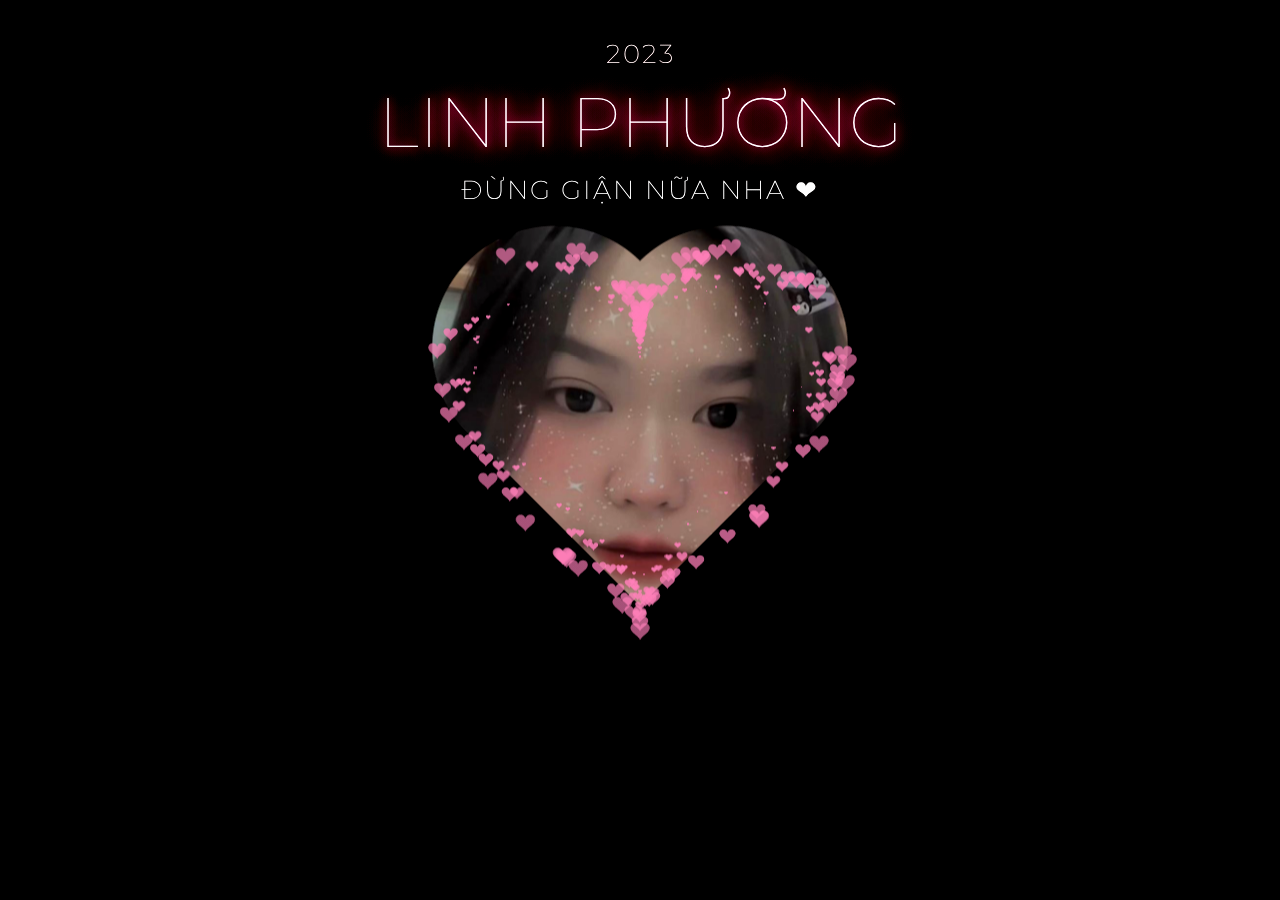
==== commit 95258bc7: "no message" ====
--- a/index.html
+++ b/index.html
@@ -22,10 +22,10 @@
     <!-- </div> -->
     <div class="title">
       <!-- EDIT HERE -->
-      <h3 class="STARDUST1">2022</h3>
-      <h1 class="STARDUST2">MT &amp; BN</h1>
-      <h3 class="STARDUST3">L O V E <strong>❤</strong> Y O U</h3>
-      <img class="img" src="EDIT_ME.png" alt="JUNO_OKYO" />
+      <h3 class="STARDUST1">2023</h3>
+      <h1 class="STARDUST2">LINH PHƯƠNG</h1>
+      <h3 class="STARDUST3">ĐỪNG GIẬN NỮA NHA <strong>❤</strong></h3>
+      <img class="img" src="lp.jpg"  />
       <canvas id="pinkboard"></canvas>
     </div>
 
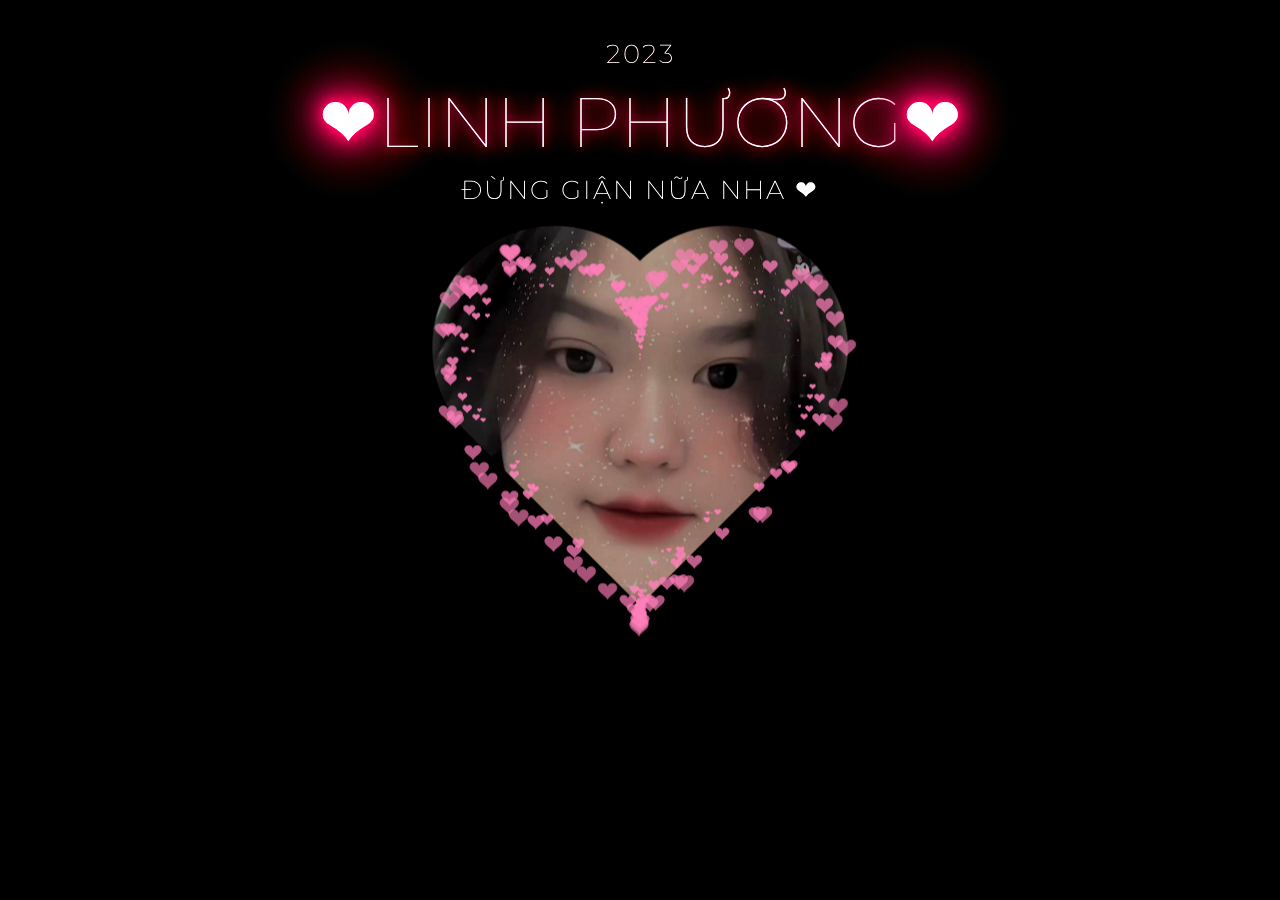
==== commit 5b1e5750: "no message" ====
--- a/index.html
+++ b/index.html
@@ -23,9 +23,9 @@
     <div class="title">
       <!-- EDIT HERE -->
       <h3 class="STARDUST1">2023</h3>
-      <h1 class="STARDUST2">LINH PHƯƠNG</h1>
+      <h1 class="STARDUST2"><strong>❤</strong>LINH PHƯƠNG<strong>❤</strong></h1>
       <h3 class="STARDUST3">ĐỪNG GIẬN NỮA NHA <strong>❤</strong></h3>
-      <img class="img" src="lp.jpg"  />
+      <img class="img" src="lp2.jpg"  />
       <canvas id="pinkboard"></canvas>
     </div>
 
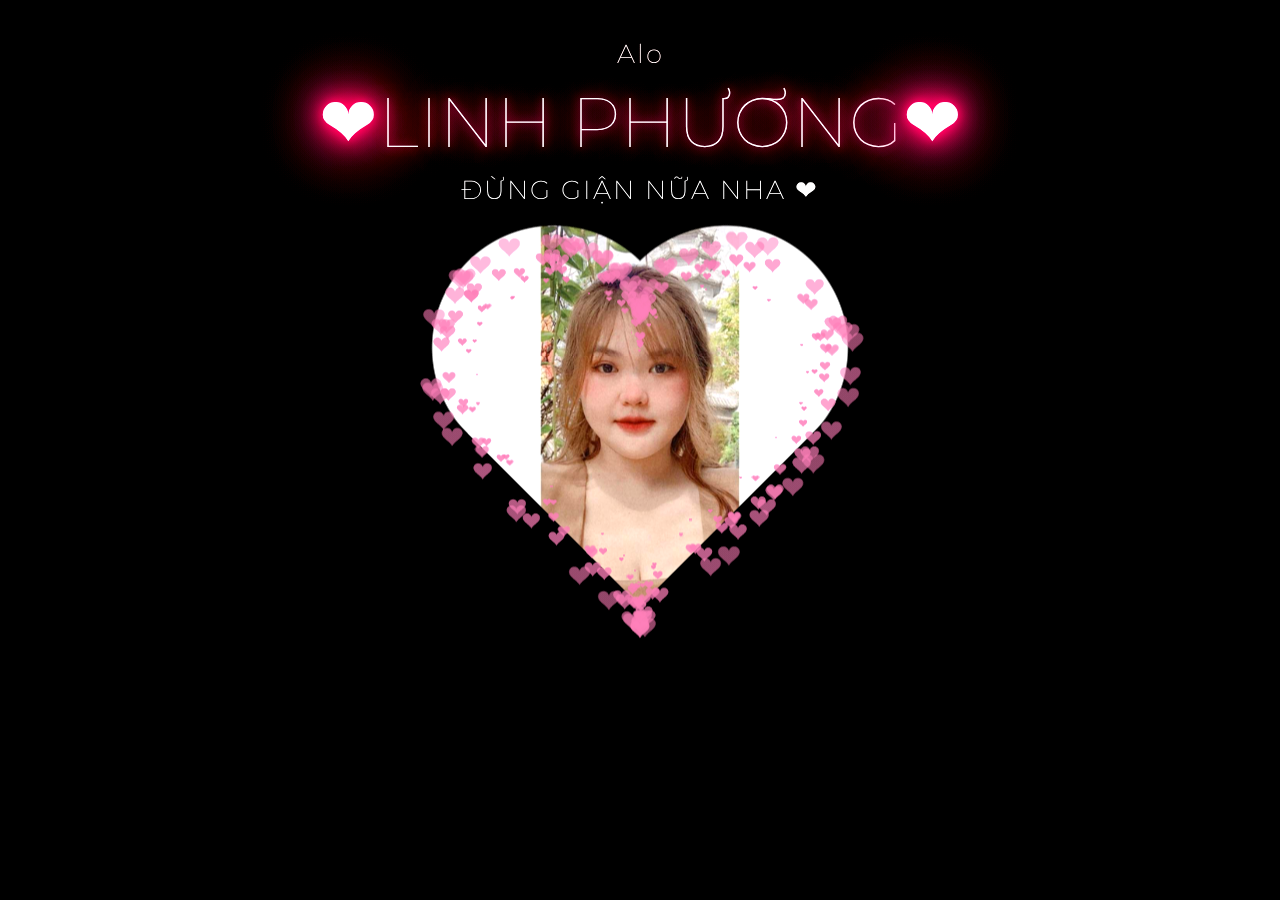
==== commit 3d2527dd: "no message" ====
--- a/index.html
+++ b/index.html
@@ -22,10 +22,10 @@
     <!-- </div> -->
     <div class="title">
       <!-- EDIT HERE -->
-      <h3 class="STARDUST1">2023</h3>
+      <h3 class="STARDUST1">Alo</h3>
       <h1 class="STARDUST2"><strong>❤</strong>LINH PHƯƠNG<strong>❤</strong></h1>
       <h3 class="STARDUST3">ĐỪNG GIẬN NỮA NHA <strong>❤</strong></h3>
-      <img class="img" src="lp2.jpg"  />
+      <img class="img" src="lp3.jpg"  />
       <canvas id="pinkboard"></canvas>
     </div>
 
